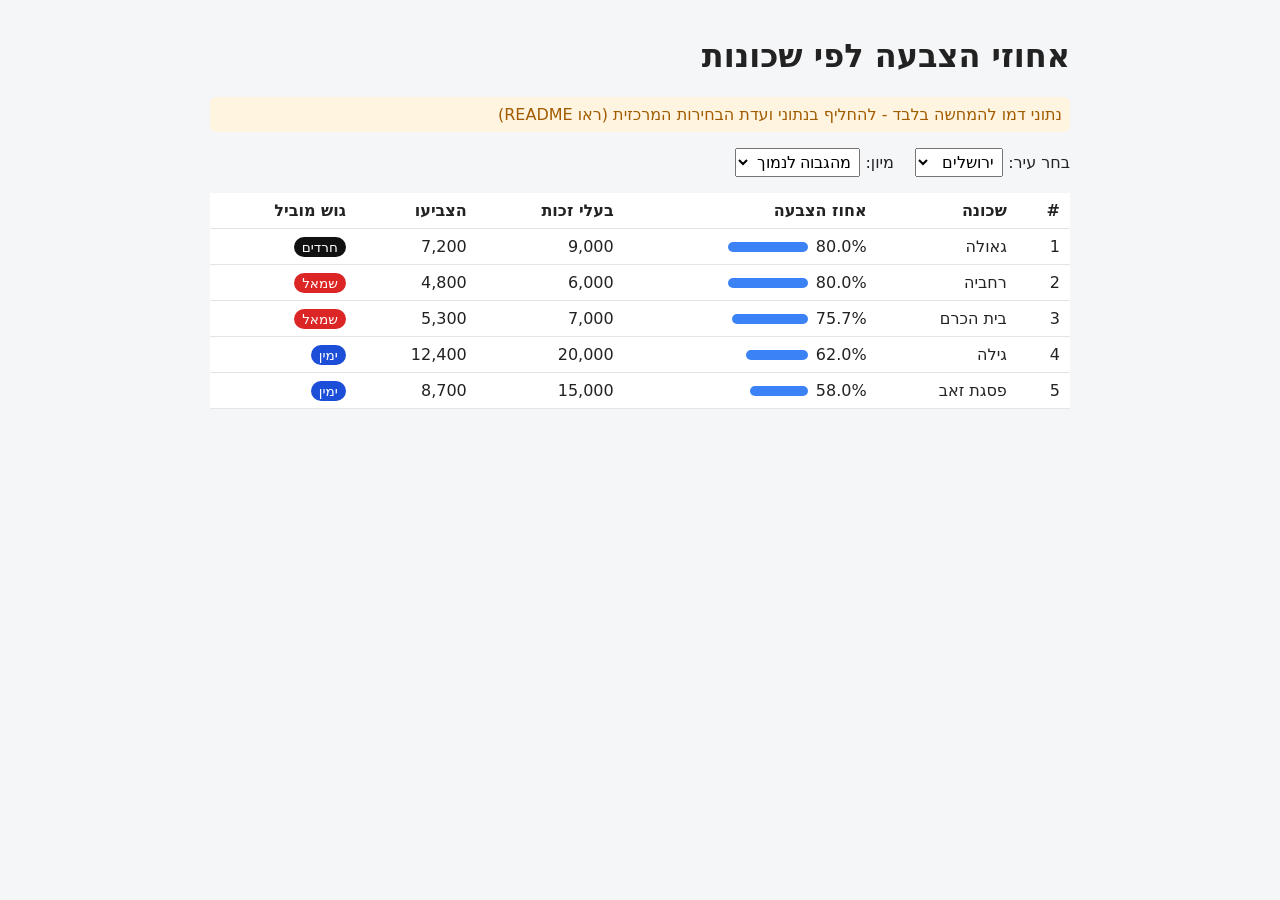
==== index.html @ 07226913 "Add neighborhood turnout site (static, demo data) Co-Authored-By: Claude Sonnet 5.5 <noreply@anthrop" ====
<!doctype html>
<html lang="he" dir="rtl">
<head>
<meta charset="utf-8">
<meta name="viewport" content="width=device-width, initial-scale=1">
<title>אחוזי הצבעה לפי שכונות</title>
<link rel="stylesheet" href="style.css">
</head>
<body>
<main>
  <h1>אחוזי הצבעה לפי שכונות</h1>
  <p class="note" id="note"></p>
  <label>בחר עיר: <select id="city"></select></label>
  <label>מיון: <select id="sort">
    <option value="desc">מהגבוה לנמוך</option>
    <option value="asc">מהנמוך לגבוה</option>
  </select></label>
  <table>
    <thead><tr><th>#</th><th>שכונה</th><th>אחוז הצבעה</th><th>בעלי זכות</th><th>הצביעו</th><th>גוש מוביל</th></tr></thead>
    <tbody id="rows"></tbody>
  </table>
</main>
<script src="app.js"></script>
</body>
</html>
---- style.css ----
body{font-family:system-ui,Arial,sans-serif;margin:0;background:#f5f6f8;color:#222}
main{max-width:860px;margin:0 auto;padding:16px}
label{margin-inline-end:16px}
select{font-size:1rem;padding:4px}
table{width:100%;border-collapse:collapse;margin-top:16px;background:#fff}
th,td{padding:8px 10px;border-bottom:1px solid #e3e5e8;text-align:right}
.bar{display:inline-block;height:10px;background:#3b82f6;border-radius:5px;vertical-align:middle;margin-inline-start:8px}
.note{color:#a15c00;background:#fff4e0;padding:8px;border-radius:6px}
.tag{padding:2px 8px;border-radius:10px;color:#fff;font-size:.85rem}
.ימין{background:#1d4ed8}.שמאל{background:#dc2626}.חרדים{background:#111}.ערבים{background:#059669}
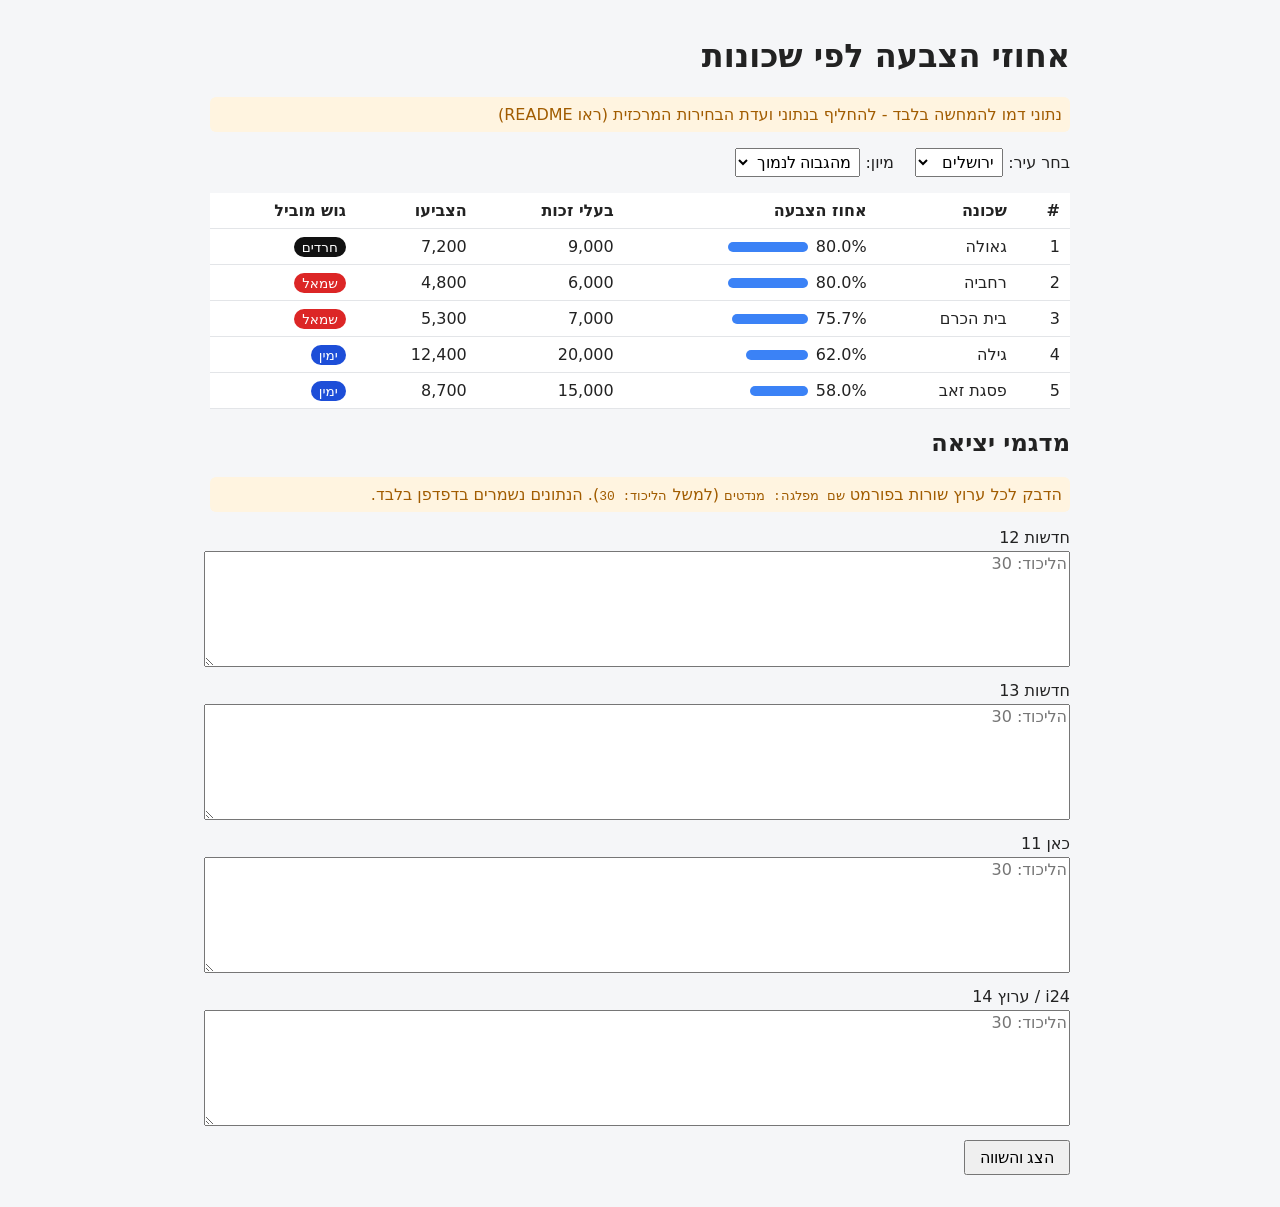
==== commit 7753e4e1: "Add exit poll comparison section (manual entry) Co-Authored-By: Claude Sonnet 5.5 <noreply@anthropic" ====
--- a/index.html
+++ b/index.html
@@ -19,7 +19,15 @@
     <thead><tr><th>#</th><th>שכונה</th><th>אחוז הצבעה</th><th>בעלי זכות</th><th>הצביעו</th><th>גוש מוביל</th></tr></thead>
     <tbody id="rows"></tbody>
   </table>
+<section id="exit">
+  <h2>מדגמי יציאה</h2>
+  <p class="note">הדבק לכל ערוץ שורות בפורמט <code>שם מפלגה: מנדטים</code> (למשל <code>הליכוד: 30</code>). הנתונים נשמרים בדפדפן בלבד.</p>
+  <div id="channels"></div>
+  <button id="calc">הצג והשווה</button>
+  <table id="exitTable"></table>
+</section>
 </main>
 <script src="app.js"></script>
+<script src="exitpoll.js"></script>
 </body>
 </html>
--- a/style.css
+++ b/style.css
@@ -8,3 +8,6 @@
 .note{color:#a15c00;background:#fff4e0;padding:8px;border-radius:6px}
 .tag{padding:2px 8px;border-radius:10px;color:#fff;font-size:.85rem}
 .ימין{background:#1d4ed8}.שמאל{background:#dc2626}.חרדים{background:#111}.ערבים{background:#059669}
+
+#exit textarea{width:100%;height:110px;margin:4px 0 10px;font:inherit}
+#exit button{padding:6px 14px;font-size:1rem}
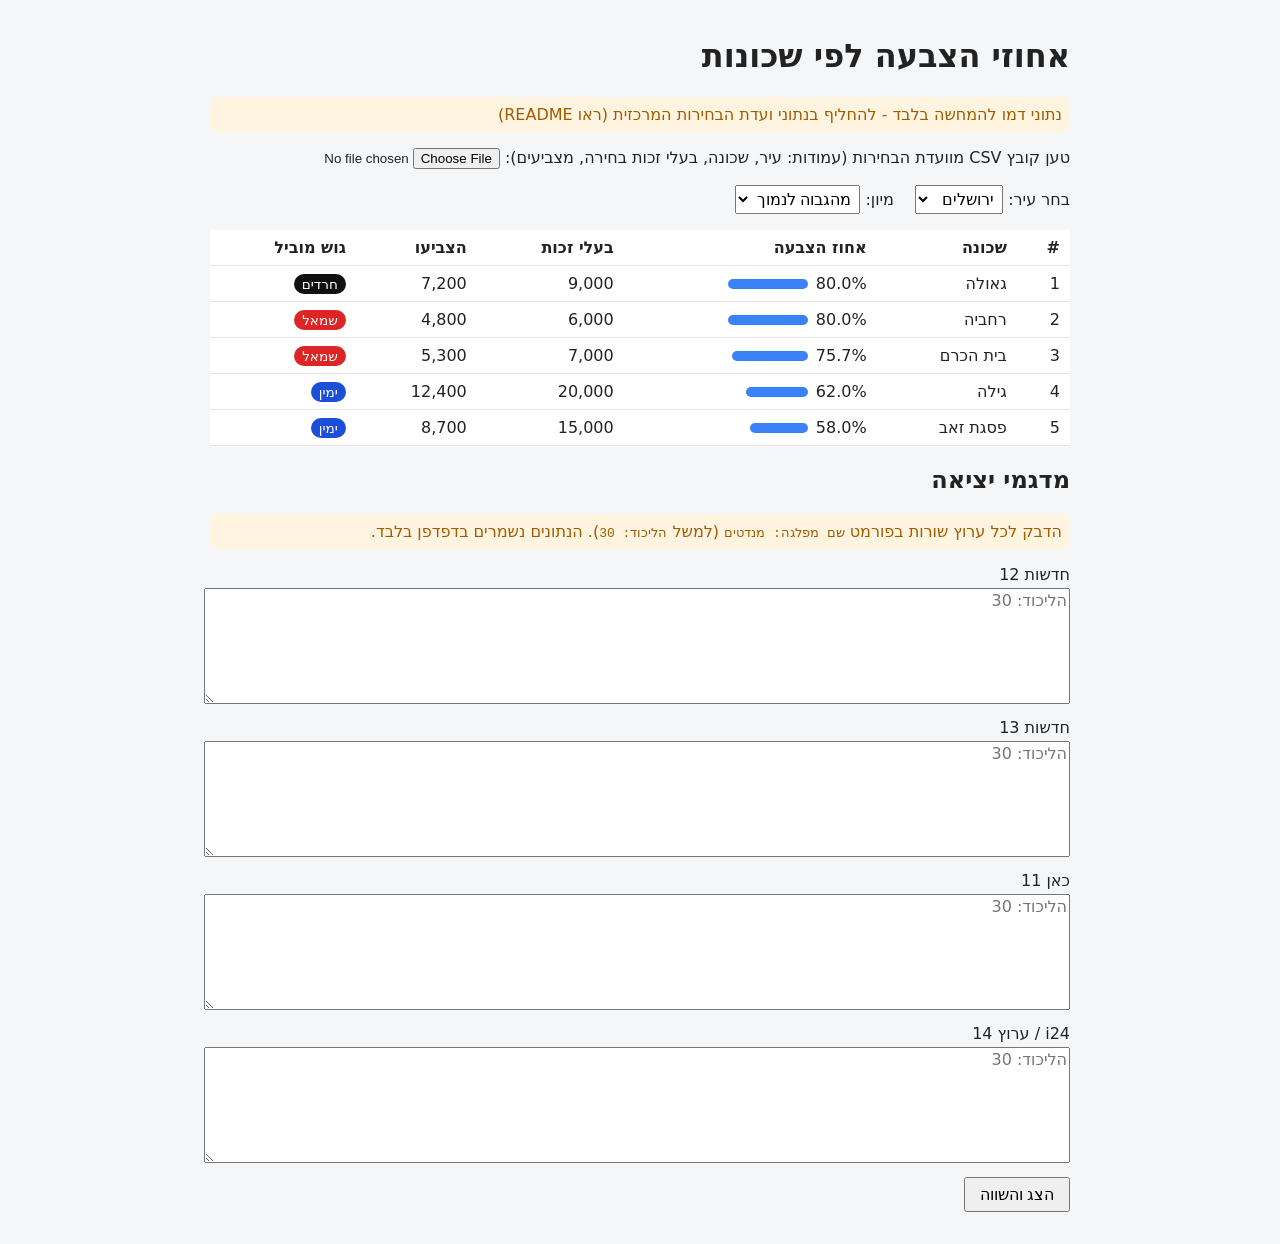
==== commit 69509ecb: "Allow loading turnout CSV in browser Co-Authored-By: Claude Sonnet 5.5 <noreply@anthropic.com> Claud" ====
--- a/index.html
+++ b/index.html
@@ -10,6 +10,7 @@
 <main>
   <h1>אחוזי הצבעה לפי שכונות</h1>
   <p class="note" id="note"></p>
+  <p><label>טען קובץ CSV מוועדת הבחירות (עמודות: עיר, שכונה, בעלי זכות בחירה, מצביעים): <input type="file" id="file" accept=".csv,.txt"></label></p>
   <label>בחר עיר: <select id="city"></select></label>
   <label>מיון: <select id="sort">
     <option value="desc">מהגבוה לנמוך</option>
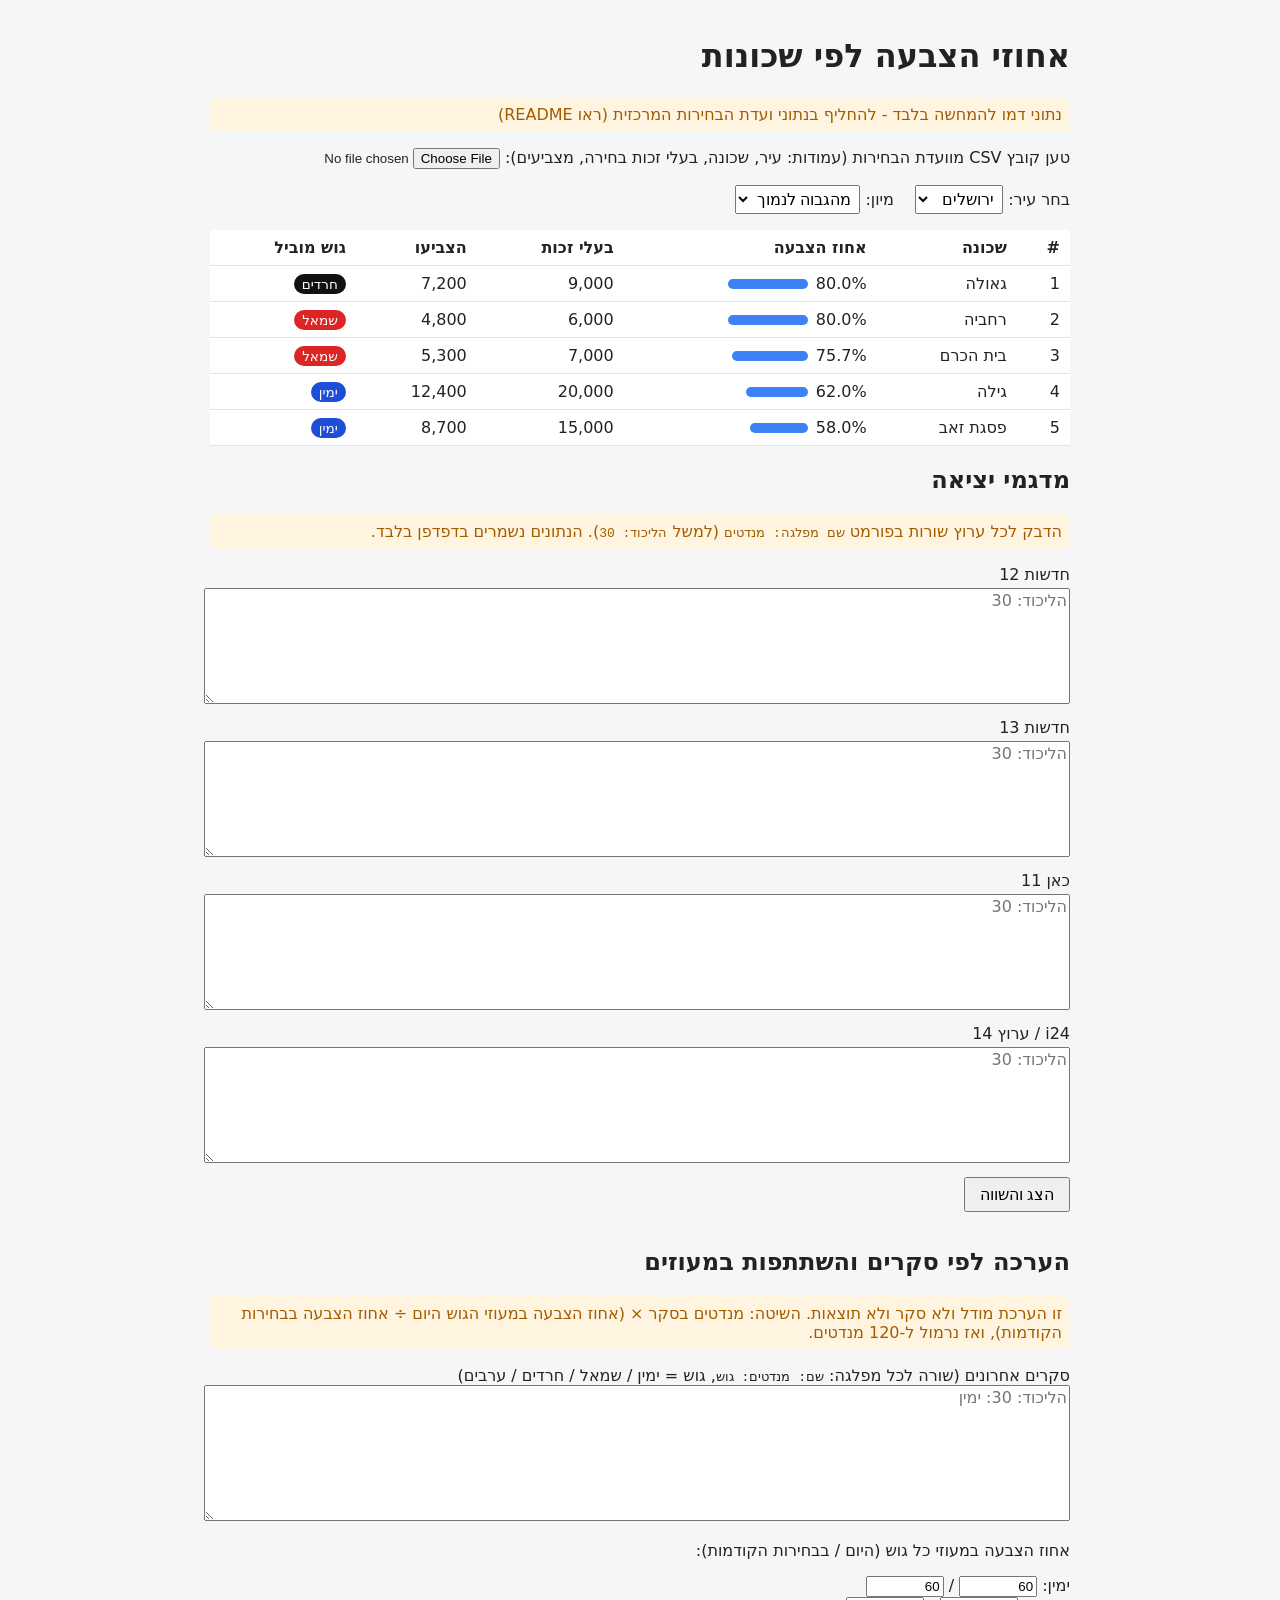
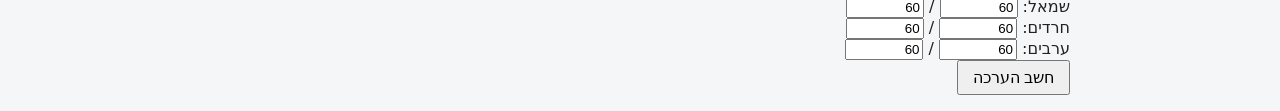
==== commit 075bf728: "Add turnout-adjusted seat projection Co-Authored-By: Claude Sonnet 5.5 <noreply@anthropic.com> Claud" ====
--- a/index.html
+++ b/index.html
@@ -27,8 +27,18 @@
   <button id="calc">הצג והשווה</button>
   <table id="exitTable"></table>
 </section>
+<section id="proj">
+  <h2>הערכה לפי סקרים והשתתפות במעוזים</h2>
+  <p class="note">זו הערכת מודל ולא סקר ולא תוצאות. השיטה: מנדטים בסקר × (אחוז הצבעה במעוזי הגוש היום ÷ אחוז הצבעה בבחירות הקודמות), ואז נרמול ל-120 מנדטים.</p>
+  <label>סקרים אחרונים (שורה לכל מפלגה: <code>שם: מנדטים: גוש</code>, גוש = ימין / שמאל / חרדים / ערבים)
+    <textarea id="polls" placeholder="הליכוד: 30: ימין"></textarea></label>
+  <div id="ratios"></div>
+  <button id="project">חשב הערכה</button>
+  <div id="projOut"></div>
+</section>
 </main>
 <script src="app.js"></script>
 <script src="exitpoll.js"></script>
+<script src="projection.js"></script>
 </body>
 </html>
--- a/style.css
+++ b/style.css
@@ -11,3 +11,4 @@
 
 #exit textarea{width:100%;height:110px;margin:4px 0 10px;font:inherit}
 #exit button{padding:6px 14px;font-size:1rem}
+#proj textarea{width:100%;height:130px;font:inherit}#proj input[type=number]{width:70px}#proj button{padding:6px 14px;font-size:1rem}
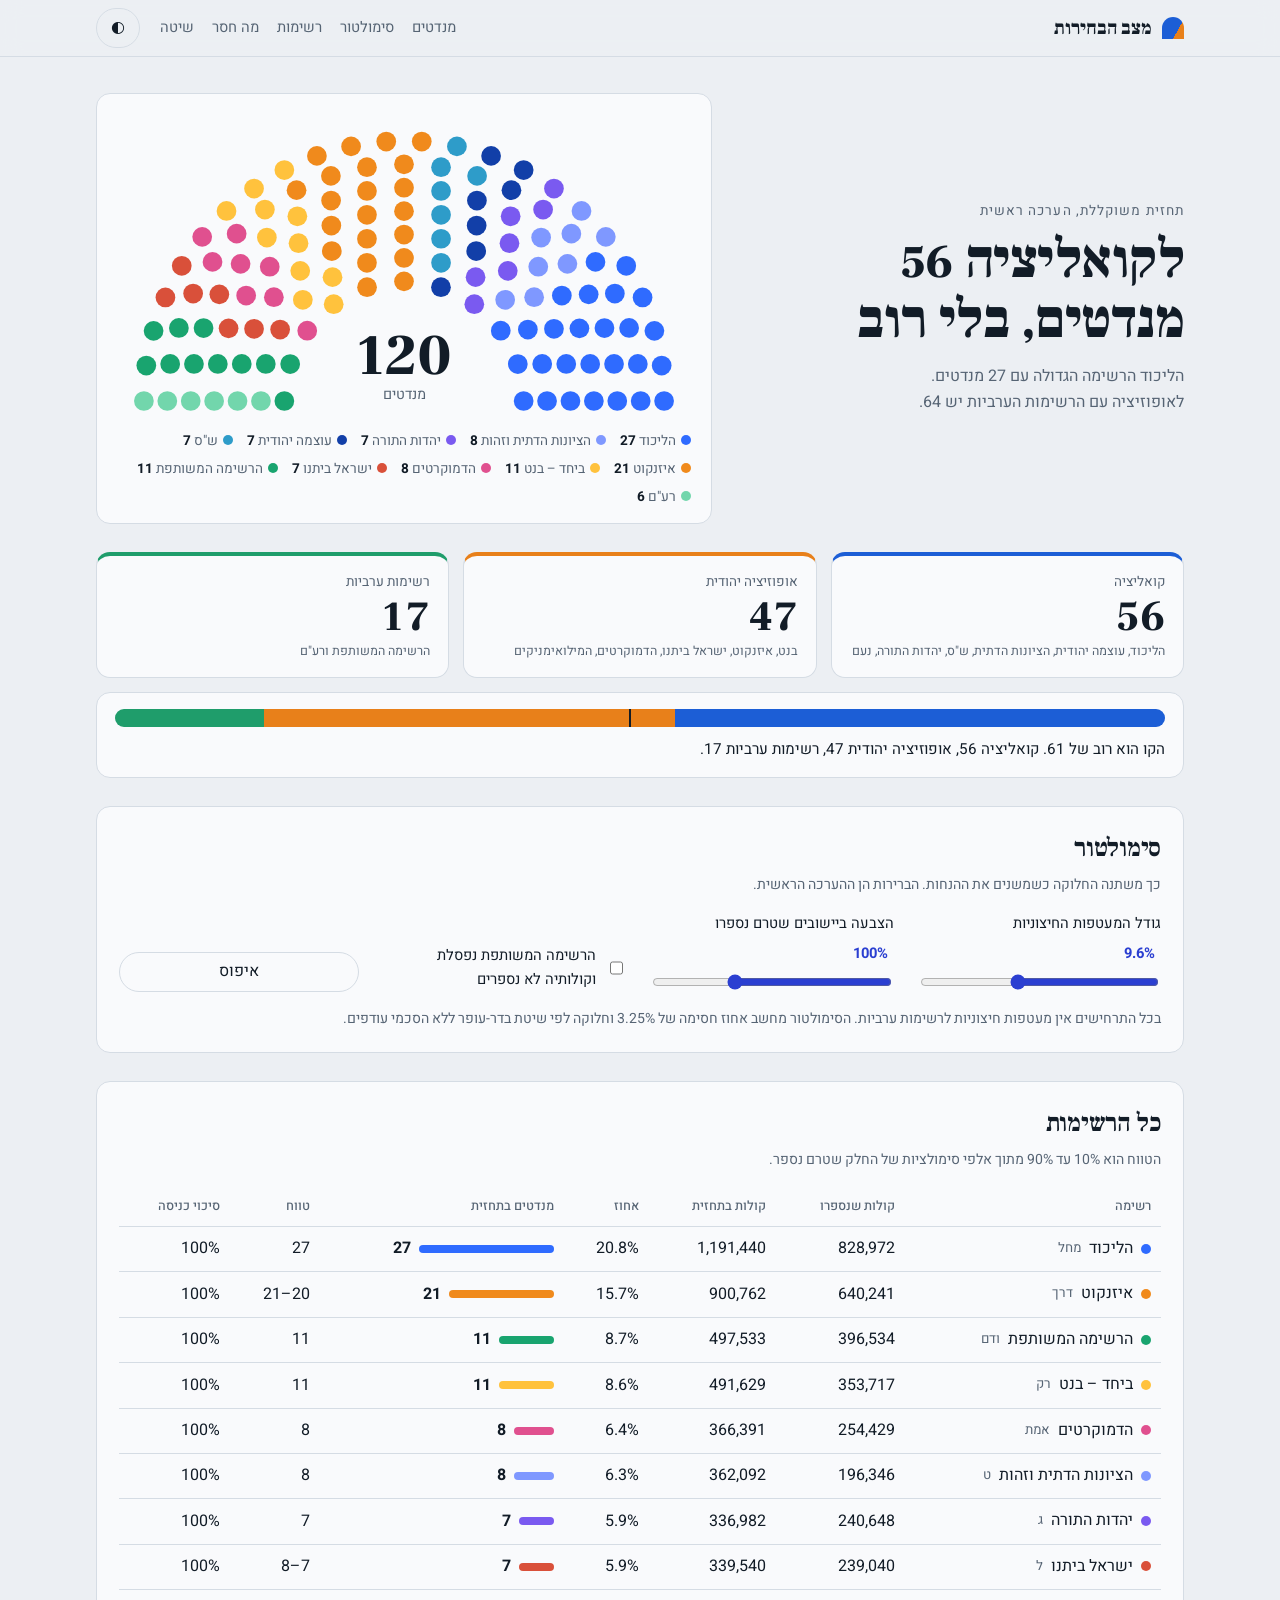
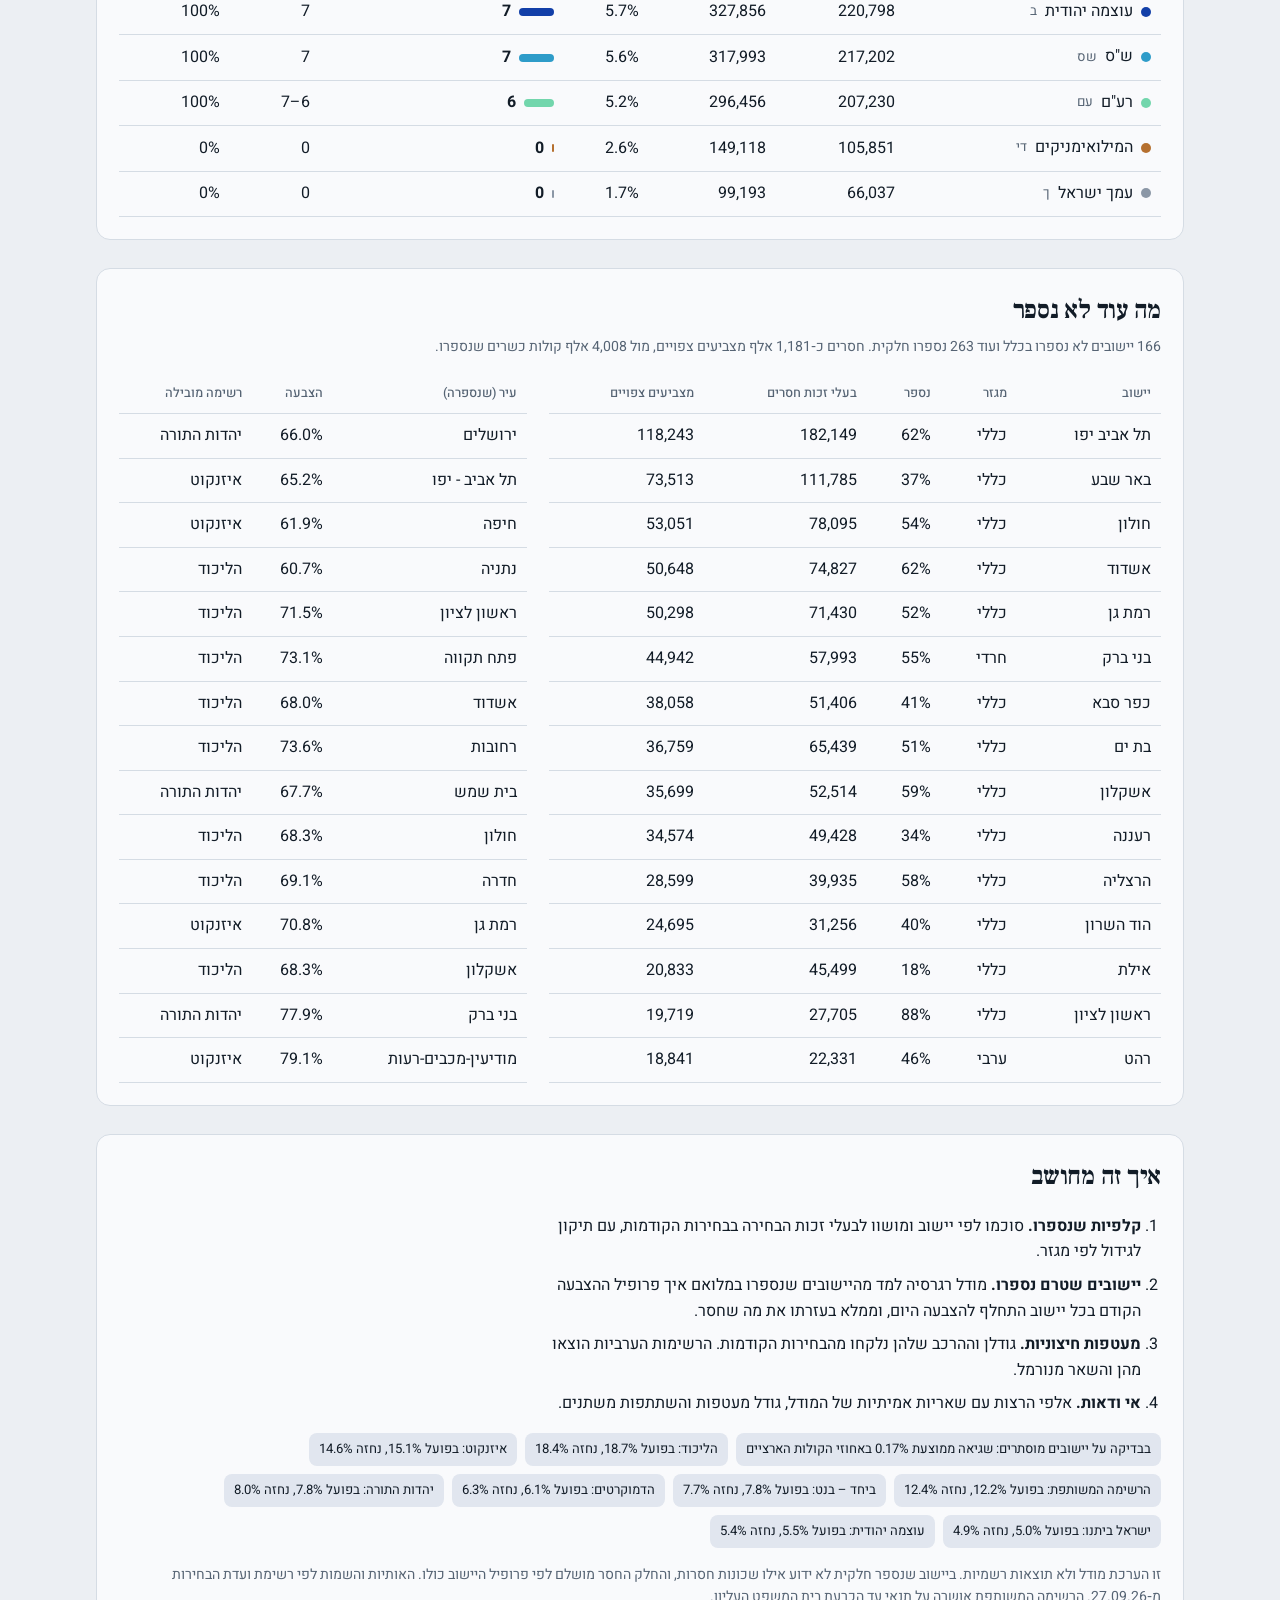
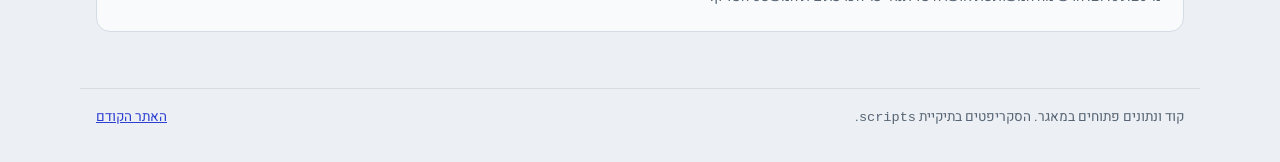
==== commit c6ec5865: "New forecast site: hemicycle, bloc meter, simulator, missing-settlement view; move old site to legac" ====
--- a/index.html
+++ b/index.html
@@ -3,42 +3,94 @@
 <head>
 <meta charset="utf-8">
 <meta name="viewport" content="width=device-width, initial-scale=1">
-<title>אחוזי הצבעה לפי שכונות</title>
-<link rel="stylesheet" href="style.css">
+<title>מצב הבחירות</title>
+<meta name="description" content="תוצאות ותחזית מנדטים לכנסת, עם השלמת יישובים שטרם נספרו וסימולטור לגושים.">
+<link rel="preconnect" href="https://fonts.googleapis.com">
+<link rel="preconnect" href="https://fonts.gstatic.com" crossorigin>
+<link href="https://fonts.googleapis.com/css2?family=Frank+Ruhl+Libre:wght@500;700;900&family=Heebo:wght@400;500;700&display=swap" rel="stylesheet">
+<link rel="stylesheet" href="assets/style.css">
 </head>
 <body>
-<main>
-  <h1>אחוזי הצבעה לפי שכונות</h1>
-  <p class="note" id="note"></p>
-  <p><label>טען קובץ CSV מוועדת הבחירות (עמודות: עיר, שכונה, בעלי זכות בחירה, מצביעים): <input type="file" id="file" accept=".csv,.txt"></label></p>
-  <label>בחר עיר: <select id="city"></select></label>
-  <label>מיון: <select id="sort">
-    <option value="desc">מהגבוה לנמוך</option>
-    <option value="asc">מהנמוך לגבוה</option>
-  </select></label>
-  <table>
-    <thead><tr><th>#</th><th>שכונה</th><th>אחוז הצבעה</th><th>בעלי זכות</th><th>הצביעו</th><th>גוש מוביל</th></tr></thead>
-    <tbody id="rows"></tbody>
-  </table>
-<section id="exit">
-  <h2>מדגמי יציאה</h2>
-  <p class="note">הדבק לכל ערוץ שורות בפורמט <code>שם מפלגה: מנדטים</code> (למשל <code>הליכוד: 30</code>). הנתונים נשמרים בדפדפן בלבד.</p>
-  <div id="channels"></div>
-  <button id="calc">הצג והשווה</button>
-  <table id="exitTable"></table>
-</section>
-<section id="proj">
-  <h2>הערכה לפי סקרים והשתתפות במעוזים</h2>
-  <p class="note">זו הערכת מודל ולא סקר ולא תוצאות. השיטה: מנדטים בסקר × (אחוז הצבעה במעוזי הגוש היום ÷ אחוז הצבעה בבחירות הקודמות), ואז נרמול ל-120 מנדטים.</p>
-  <label>סקרים אחרונים (שורה לכל מפלגה: <code>שם: מנדטים: גוש</code>, גוש = ימין / שמאל / חרדים / ערבים)
-    <textarea id="polls" placeholder="הליכוד: 30: ימין"></textarea></label>
-  <div id="ratios"></div>
-  <button id="project">חשב הערכה</button>
-  <div id="projOut"></div>
-</section>
+<header class="top">
+  <div class="wrap top-in">
+    <div class="brand"><span class="mark" aria-hidden="true"></span><span>מצב הבחירות</span></div>
+    <nav aria-label="ניווט">
+      <a href="#seats">מנדטים</a><a href="#sim">סימולטור</a><a href="#lists">רשימות</a><a href="#missing">מה חסר</a><a href="#method">שיטה</a>
+    </nav>
+    <button id="theme" class="ghost" type="button" aria-label="החלפת מצב תצוגה">◐</button>
+  </div>
+</header>
+
+<main class="wrap">
+  <section class="hero" id="seats">
+    <div class="hero-text">
+      <p class="eyebrow" id="stamp">תחזית משוקללת</p>
+      <h1 id="headline">—</h1>
+      <p class="lede" id="lede">—</p>
+    </div>
+    <figure class="hemi-card">
+      <svg id="hemi" viewBox="0 0 640 345" role="img" aria-label="תרשים חצי עיגול של 120 המנדטים"></svg>
+      <figcaption id="legend" class="legend"></figcaption>
+    </figure>
+  </section>
+
+  <section class="blocs" aria-label="גושים">
+    <div class="bloc" data-bloc="קואליציה"><span class="k">קואליציה</span><b id="b0">—</b><small>הליכוד, עוצמה יהודית, הציונות הדתית, ש"ס, יהדות התורה, נעם</small></div>
+    <div class="bloc" data-bloc="אופוזיציה יהודית"><span class="k">אופוזיציה יהודית</span><b id="b1">—</b><small>בנט, איזנקוט, ישראל ביתנו, הדמוקרטים, המילואימניקים</small></div>
+    <div class="bloc" data-bloc="ערבים"><span class="k">רשימות ערביות</span><b id="b2">—</b><small>הרשימה המשותפת ורע"ם</small></div>
+    <div class="meter" aria-live="polite">
+      <div class="track"><i id="mC"></i><i id="mO"></i><i id="mA"></i><u></u></div>
+      <p id="meterNote">—</p>
+    </div>
+  </section>
+
+  <section class="panel sim" id="sim">
+    <div class="panel-head">
+      <h2>סימולטור</h2>
+      <p>כך משתנה החלוקה כשמשנים את ההנחות. הברירות הן ההערכה הראשית.</p>
+    </div>
+    <div class="controls">
+      <label>גודל המעטפות החיצוניות <output id="oEnv"></output>
+        <input id="env" type="range" min="0" max="16" step="0.5" value="9.6"></label>
+      <label>הצבעה ביישובים שטרם נספרו <output id="oTurn"></output>
+        <input id="turn" type="range" min="70" max="115" step="1" value="100"></label>
+      <label class="check"><input id="disq" type="checkbox"> הרשימה המשותפת נפסלת וקולותיה לא נספרים</label>
+      <button id="reset" class="ghost" type="button">איפוס</button>
+    </div>
+    <p class="note">בכל התרחישים אין מעטפות חיצוניות לרשימות ערביות. הסימולטור מחשב אחוז חסימה של 3.25% וחלוקה לפי שיטת בדר-עופר ללא הסכמי עודפים.</p>
+  </section>
+
+  <section class="panel" id="lists">
+    <div class="panel-head"><h2>כל הרשימות</h2><p>הטווח הוא 10% עד 90% מתוך אלפי סימולציות של החלק שטרם נספר.</p></div>
+    <div class="scroll">
+      <table id="tbl">
+        <thead><tr><th>רשימה</th><th>קולות שנספרו</th><th>קולות בתחזית</th><th>אחוז</th><th>מנדטים בתחזית</th><th>טווח</th><th>סיכוי כניסה</th></tr></thead>
+        <tbody></tbody>
+      </table>
+    </div>
+  </section>
+
+  <section class="panel" id="missing">
+    <div class="panel-head"><h2>מה עוד לא נספר</h2><p id="missingLede">—</p></div>
+    <div class="two">
+      <div class="scroll"><table id="mtbl"><thead><tr><th>יישוב</th><th>מגזר</th><th>נספר</th><th>בעלי זכות חסרים</th><th>מצביעים צפויים</th></tr></thead><tbody></tbody></table></div>
+      <div class="scroll"><table id="ctbl"><thead><tr><th>עיר (שנספרה)</th><th>הצבעה</th><th>רשימה מובילה</th></tr></thead><tbody></tbody></table></div>
+    </div>
+  </section>
+
+  <section class="panel prose" id="method">
+    <h2>איך זה מחושב</h2>
+    <ol>
+      <li><b>קלפיות שנספרו.</b> סוכמו לפי יישוב ומושוו לבעלי זכות הבחירה בבחירות הקודמות, עם תיקון לגידול לפי מגזר.</li>
+      <li><b>יישובים שטרם נספרו.</b> מודל רגרסיה למד מהיישובים שנספרו במלואם איך פרופיל ההצבעה הקודם בכל יישוב התחלף להצבעה היום, וממלא בעזרתו את מה שחסר.</li>
+      <li><b>מעטפות חיצוניות.</b> גודלן וההרכב שלהן נלקחו מהבחירות הקודמות. הרשימות הערביות הוצאו מהן והשאר מנורמל.</li>
+      <li><b>אי ודאות.</b> אלפי הרצות עם שאריות אמיתיות של המודל, גודל מעטפות והשתתפות משתנים.</li>
+    </ol>
+    <div id="valid" class="valid"></div>
+    <p class="note">זו הערכת מודל ולא תוצאות רשמיות. ביישוב שנספר חלקית לא ידוע אילו שכונות חסרות, והחלק החסר מושלם לפי פרופיל היישוב כולו. האותיות והשמות לפי רשימת ועדת הבחירות מ‑27.09.26. הרשימה המשותפת אושרה על תנאי עד הכרעת בית המשפט העליון.</p>
+  </section>
 </main>
-<script src="app.js"></script>
-<script src="exitpoll.js"></script>
-<script src="projection.js"></script>
+<footer class="wrap foot"><span>קוד ונתונים פתוחים במאגר. הסקריפטים בתיקיית <code>scripts</code>.</span><a href="legacy/index.html">האתר הקודם</a></footer>
+<script src="assets/app.js"></script>
 </body>
 </html>
--- a/assets/style.css
+++ b/assets/style.css
@@ -0,0 +1,89 @@
+/* ספר צבעים: נייר קר ודיו כחול-אפור; כל צבע מוגדר כאן ומשתנה במצב כהה */
+:root {
+  --bg: #eceff3; --panel: #f9fafc; --ink: #121c27; --mute: #566474; --line: #d5dce4; --accent: #2b3fd1; --soft: #e1e6ef;
+  --co: #1c5ed6; --op: #e8801a; --ar: #1f9d6b; --warn: #b3261e;
+  --font-d: "Frank Ruhl Libre", "David Libre", Georgia, serif; --font-b: "Heebo", system-ui, -apple-system, "Segoe UI", Arial, sans-serif;
+  --r: 14px; color-scheme: light;
+}
+@media (prefers-color-scheme: dark) { :root:not([data-theme="light"]) {
+  --bg: #0e141b; --panel: #151e28; --ink: #e8edf3; --mute: #93a2b3; --line: #243140; --accent: #93a4ff; --soft: #1c2735;
+  --co: #5b93ff; --op: #ffa24d; --ar: #4cd0a0; --warn: #ff8a80; color-scheme: dark; } }
+:root[data-theme="dark"] {
+  --bg: #0e141b; --panel: #151e28; --ink: #e8edf3; --mute: #93a2b3; --line: #243140; --accent: #93a4ff; --soft: #1c2735;
+  --co: #5b93ff; --op: #ffa24d; --ar: #4cd0a0; --warn: #ff8a80; color-scheme: dark; }
+* { box-sizing: border-box; }
+html { scroll-behavior: smooth; }
+body { margin: 0; background: var(--bg); color: var(--ink); font: 400 16px/1.6 var(--font-b); -webkit-font-smoothing: antialiased; }
+.wrap { width: min(1120px, 100%); margin-inline: auto; padding-inline: max(16px, env(safe-area-inset-left, 0px)) max(16px, env(safe-area-inset-right, 0px)); }
+main.wrap { display: grid; gap: 28px; padding-block: 24px 56px; }
+h1, h2 { font-family: var(--font-d); margin: 0; text-wrap: balance; letter-spacing: -.01em; }
+h2 { font-size: 1.6rem; font-weight: 700; }
+p { margin: 0; }
+a { color: var(--accent); }
+:focus-visible { outline: 2px solid var(--accent); outline-offset: 2px; border-radius: 4px; }
+
+.top { position: sticky; top: 0; z-index: 5; background: color-mix(in srgb, var(--bg) 88%, transparent); backdrop-filter: blur(10px); border-bottom: 1px solid var(--line); }
+.top-in { display: flex; align-items: center; gap: 20px; min-height: 56px; }
+.brand { display: flex; align-items: center; gap: 10px; font: 900 1.2rem var(--font-d); margin-inline-end: auto; }
+.mark { width: 22px; height: 22px; border-radius: 50% 50% 0 0; background: conic-gradient(from 270deg at 50% 100%, var(--co) 0 33%, var(--op) 0 66%, var(--ar) 0); }
+nav { display: flex; gap: 18px; font-size: .92rem; }
+nav a { color: var(--mute); text-decoration: none; }
+nav a:hover { color: var(--ink); }
+.ghost { background: transparent; border: 1px solid var(--line); color: var(--ink); border-radius: 999px; padding: 6px 14px; cursor: pointer; font: inherit; }
+.ghost:hover { background: var(--soft); }
+
+.hero { display: grid; grid-template-columns: minmax(0, 5fr) minmax(0, 7fr); gap: 32px; align-items: center; padding-top: 12px; }
+.eyebrow { color: var(--mute); font-size: .85rem; letter-spacing: .08em; margin-bottom: 8px; }
+h1 { font-size: clamp(2rem, 5vw, 3.4rem); line-height: 1.1; font-weight: 900; }
+.lede { color: var(--mute); margin-top: 14px; max-width: 34ch; }
+.hemi-card { margin: 0; position: relative; background: var(--panel); border: 1px solid var(--line); border-radius: var(--r); padding: 20px 20px 14px; }
+#hemi { display: block; width: 100%; height: auto; }
+#hemi .seat { transition: fill .35s, opacity .35s; }
+.legend { display: flex; flex-wrap: wrap; gap: 6px 14px; margin-top: 8px; font-size: .85rem; color: var(--mute); }
+.legend i { display: inline-block; width: 10px; height: 10px; border-radius: 50%; margin-inline-end: 5px; }
+.legend b { color: var(--ink); font-variant-numeric: tabular-nums; }
+
+.blocs { display: grid; grid-template-columns: repeat(3, minmax(0, 1fr)); gap: 14px; }
+.bloc { background: var(--panel); border: 1px solid var(--line); border-radius: var(--r); padding: 16px 18px; display: grid; gap: 2px; border-top: 4px solid var(--c); }
+.bloc[data-bloc="קואליציה"] { --c: var(--co); } .bloc[data-bloc="אופוזיציה יהודית"] { --c: var(--op); } .bloc[data-bloc="ערבים"] { --c: var(--ar); }
+.bloc .k { color: var(--mute); font-size: .85rem; }
+.bloc b { font: 900 2.6rem/1.1 var(--font-d); font-variant-numeric: tabular-nums; }
+.bloc small { color: var(--mute); font-size: .78rem; line-height: 1.4; }
+.meter { grid-column: 1 / -1; background: var(--panel); border: 1px solid var(--line); border-radius: var(--r); padding: 16px 18px; display: grid; gap: 10px; }
+.track { position: relative; display: flex; height: 18px; border-radius: 9px; overflow: hidden; background: var(--soft); }
+.track i { display: block; height: 100%; transition: width .35s; }
+#mC { background: var(--co); } #mO { background: var(--op); } #mA { background: var(--ar); }
+.track u { position: absolute; top: -4px; bottom: -4px; inset-inline-start: calc(61 / 120 * 100%); width: 2px; background: var(--ink); }
+#meterNote { font-size: .95rem; }
+
+.panel { background: var(--panel); border: 1px solid var(--line); border-radius: var(--r); padding: 22px; display: grid; gap: 16px; min-width: 0; }
+.panel-head { display: grid; gap: 4px; }
+.panel-head p, .note { color: var(--mute); font-size: .88rem; }
+.controls { display: grid; grid-template-columns: repeat(auto-fit, minmax(230px, 1fr)); gap: 18px 28px; align-items: end; }
+.controls label { display: grid; gap: 6px; font-size: .92rem; }
+.controls output { color: var(--accent); font-weight: 700; margin-inline-start: 6px; font-variant-numeric: tabular-nums; }
+.controls .check { display: flex; align-items: center; gap: 10px; }
+input[type=range] { width: 100%; accent-color: var(--accent); }
+input[type=checkbox] { width: 18px; height: 18px; accent-color: var(--accent); }
+
+.scroll { overflow-x: auto; }
+table { width: 100%; border-collapse: collapse; font-variant-numeric: tabular-nums; }
+th, td { text-align: start; padding: 9px 10px; border-bottom: 1px solid var(--line); white-space: nowrap; }
+th { color: var(--mute); font-weight: 500; font-size: .8rem; }
+tbody tr:hover { background: var(--soft); }
+.pill { display: inline-flex; align-items: center; gap: 8px; }
+.pill i { width: 10px; height: 10px; border-radius: 50%; background: var(--c); }
+.pill small { color: var(--mute); }
+.bar { display: inline-block; vertical-align: middle; height: 8px; border-radius: 4px; background: var(--c); min-width: 2px; margin-inline-end: 8px; }
+.two { display: grid; grid-template-columns: minmax(0, 3fr) minmax(0, 2fr); gap: 22px; }
+.prose ol { margin: 0; padding-inline-start: 20px; display: grid; gap: 8px; max-width: 68ch; }
+.valid { display: flex; flex-wrap: wrap; gap: 8px; }
+.valid span { background: var(--soft); border-radius: 8px; padding: 6px 10px; font-size: .82rem; font-variant-numeric: tabular-nums; }
+.foot { display: flex; justify-content: space-between; gap: 12px; flex-wrap: wrap; padding-block: 18px 32px; color: var(--mute); font-size: .85rem; border-top: 1px solid var(--line); }
+
+@media (max-width: 860px) {
+  .hero, .two { grid-template-columns: 1fr; }
+  .blocs { grid-template-columns: 1fr; }
+  nav a:not(:first-child) { display: none; }
+}
+@media (prefers-reduced-motion: reduce) { html { scroll-behavior: auto; } #hemi .seat, .track i { transition: none; } }
